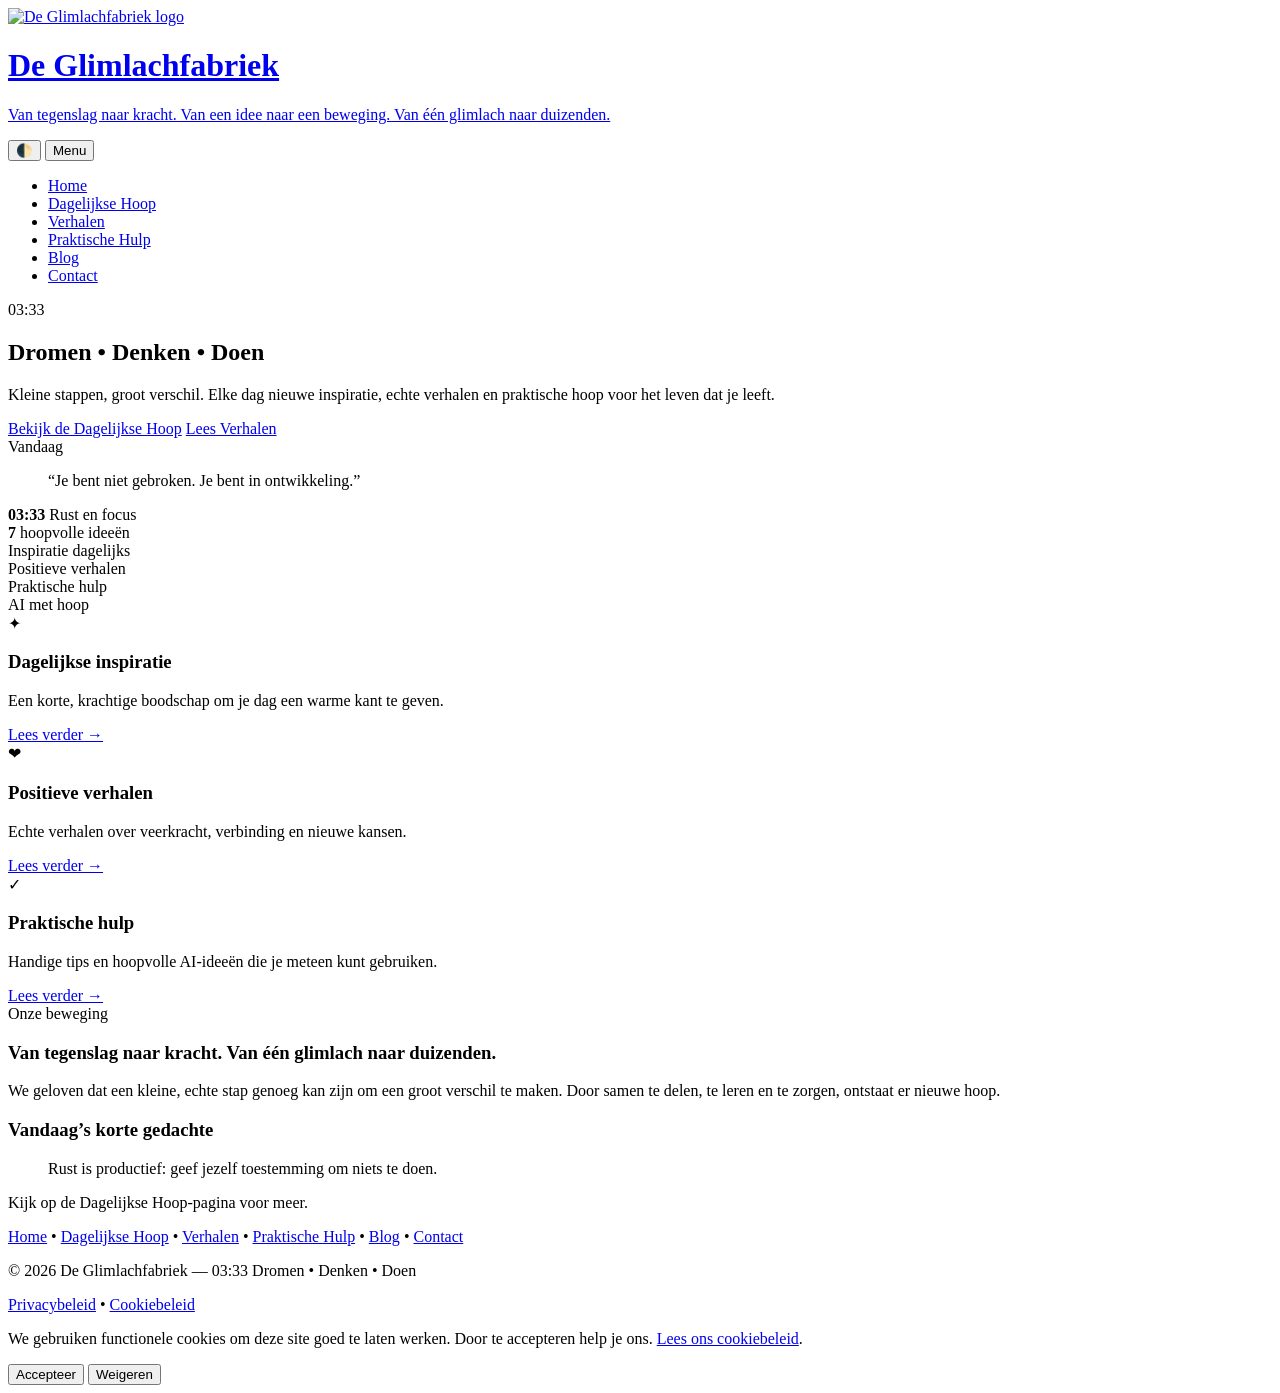
==== index.html @ 1131356c "fix: herstel bestandsnamen, JavaScript en valse getuigenissen - homepage terug op index.html; VZW-gi" ====
<!doctype html>
<html lang="nl">
<head>
  <meta charset="utf-8" />
  <meta name="viewport" content="width=device-width,initial-scale=1" />
  <title>De Glimlachfabriek — Van tegenslag naar kracht</title>
  <meta name="description" content="Dagelijkse inspiratie, positieve verhalen, praktische tips en hoopvolle AI-toepassingen. Van tegenslag naar kracht." />
  <meta name="keywords" content="de glimlachfabriek, inspiratie, hoop, positieve verhalen, AI tips, mentale gezondheid, veerkracht, motivatie, blog" />
  <meta name="robots" content="index, follow, max-image-preview:large, max-snippet:-1, max-video-preview:-1" />
  <meta name="author" content="De Glimlachfabriek" />
  <meta name="theme-color" content="#2E8B57" />
  <link rel="canonical" href="https://deglimlachfabriek.github.io/" />

  <meta property="og:title" content="De Glimlachfabriek" />
  <meta property="og:description" content="Dagelijkse inspiratie en praktische hulp — Van tegenslag naar kracht." />
  <meta property="og:type" content="website" />
  <meta property="og:url" content="https://deglimlachfabriek.github.io/" />
  <meta property="og:image" content="icons/icon-192.svg" />
  <meta property="og:site_name" content="De Glimlachfabriek" />
  <meta property="og:locale" content="nl_NL" />

  <meta name="twitter:card" content="summary_large_image" />
  <meta name="twitter:title" content="De Glimlachfabriek" />
  <meta name="twitter:description" content="Dagelijkse inspiratie en praktische hulp — Van tegenslag naar kracht." />
  <meta name="twitter:image" content="icons/icon-192.svg" />

  <script type="application/ld+json">
  {
    "@context": "https://schema.org",
    "@type": "WebSite",
    "name": "De Glimlachfabriek",
    "url": "https://deglimlachfabriek.github.io/",
    "description": "Dagelijkse inspiratie, positieve verhalen, praktische tips en hoopvolle AI-toepassingen.",
    "publisher": {
      "@type": "Organization",
      "name": "De Glimlachfabriek",
      "logo": {
        "@type": "ImageObject",
        "url": "https://deglimlachfabriek.github.io/icons/icon-192.svg"
      }
    }
  }
  </script>

  <script type="application/ld+json">
  {
    "@context": "https://schema.org",
    "@type": "Organization",
    "name": "De Glimlachfabriek",
    "url": "https://deglimlachfabriek.github.io/",
    "logo": "https://deglimlachfabriek.github.io/icons/icon-192.svg",
    "sameAs": []
  }
  </script>

  <link rel="manifest" href="manifest.json" />
  <link rel="stylesheet" href="css/styles.css" />
</head>
<body>
  <header class="site-header">
    <div class="container header-inner">
      <a class="brand" href="/" aria-label="De Glimlachfabriek home">
        <img src="icons/icon-192.svg" alt="De Glimlachfabriek logo" class="logo" />
        <div class="brand-text">
          <h1>De Glimlachfabriek</h1>
          <p class="slogan">Van tegenslag naar kracht. Van een idee naar een beweging. Van één glimlach naar duizenden.</p>
        </div>
      </a>

      <div class="header-controls">
        <button id="theme-toggle" class="nav-toggle" aria-pressed="false" title="Wissel thema">🌓</button>
        <button id="nav-toggle" class="nav-toggle" aria-expanded="false" aria-controls="main-nav">Menu</button>
      </div>

      <nav id="main-nav" class="main-nav" aria-label="Hoofdmenu">
        <ul>
          <li><a href="/">Home</a></li>
          <li><a href="dagelijkse-hoop.html">Dagelijkse Hoop</a></li>
          <li><a href="verhalen.html">Verhalen</a></li>
          <li><a href="praktische-hulp.html">Praktische Hulp</a></li>
          <li><a href="blog.html">Blog</a></li>
          <li><a href="contact.html">Contact</a></li>
        </ul>
      </nav>
    </div>
  </header>

  <main>
    <section class="hero">
      <div class="container hero-inner">
        <div class="hero-copy">
          <span class="eyebrow">03:33</span>
          <h2>Dromen • Denken • Doen</h2>
          <p class="lead">Kleine stappen, groot verschil. Elke dag nieuwe inspiratie, echte verhalen en praktische hoop voor het leven dat je leeft.</p>
          <div class="hero-actions">
            <a class="btn btn-primary" href="dagelijkse-hoop.html">Bekijk de Dagelijkse Hoop</a>
            <a class="btn btn-secondary" href="verhalen.html">Lees Verhalen</a>
          </div>
        </div>

        <div class="hero-card">
          <div class="mini-pill">Vandaag</div>
          <blockquote>“Je bent niet gebroken. Je bent in ontwikkeling.”</blockquote>
          <div class="hero-metrics">
            <div>
              <strong>03:33</strong>
              <span>Rust en focus</span>
            </div>
            <div>
              <strong>7</strong>
              <span>hoopvolle ideeën</span>
            </div>
          </div>
        </div>
      </div>
    </section>

    <section class="container trust-row" aria-label="Belangrijke punten">
      <div class="trust-item">Inspiratie dagelijks</div>
      <div class="trust-item">Positieve verhalen</div>
      <div class="trust-item">Praktische hulp</div>
      <div class="trust-item">AI met hoop</div>
    </section>

    <section class="features container">
      <article class="card feature-card">
        <div class="icon-box">✦</div>
        <h3>Dagelijkse inspiratie</h3>
        <p>Een korte, krachtige boodschap om je dag een warme kant te geven.</p>
        <a class="more" href="dagelijkse-hoop.html">Lees verder →</a>
      </article>

      <article class="card feature-card">
        <div class="icon-box">❤</div>
        <h3>Positieve verhalen</h3>
        <p>Echte verhalen over veerkracht, verbinding en nieuwe kansen.</p>
        <a class="more" href="verhalen.html">Lees verder →</a>
      </article>

      <article class="card feature-card">
        <div class="icon-box">✓</div>
        <h3>Praktische hulp</h3>
        <p>Handige tips en hoopvolle AI-ideeën die je meteen kunt gebruiken.</p>
        <a class="more" href="praktische-hulp.html">Lees verder →</a>
      </article>
    </section>


    <section class="container spotlight">
      <div class="spotlight-text">
        <span class="section-tag">Onze beweging</span>
        <h3>Van tegenslag naar kracht. Van één glimlach naar duizenden.</h3>
        <p>We geloven dat een kleine, echte stap genoeg kan zijn om een groot verschil te maken. Door samen te delen, te leren en te zorgen, ontstaat er nieuwe hoop.</p>
      </div>
    </section>

    <section class="container quote-panel">
      <div class="quote-box">
        <h3>Vandaag’s korte gedachte</h3>
        <blockquote id="today-quote">“Hoop is niet de afwezigheid van moeite; het is het vermogen om de moeilijkheid te zien en toch vooruit te gaan.”</blockquote>
        <p class="muted">Kijk op de Dagelijkse Hoop-pagina voor meer.</p>
      </div>
    </section>
  </main>

  <footer class="site-footer">
    <div class="container footer-inner">
      <nav class="footer-nav" aria-label="Voettekstmenu">
        <a href="/">Home</a> •
        <a href="dagelijkse-hoop.html">Dagelijkse Hoop</a> •
        <a href="verhalen.html">Verhalen</a> •
        <a href="praktische-hulp.html">Praktische Hulp</a> •
        <a href="blog.html">Blog</a> •
        <a href="contact.html">Contact</a>
      </nav>
      <p>© <span id="year"></span> De Glimlachfabriek — 03:33 Dromen • Denken • Doen</p>
      <p class="small"><a href="privacybeleid.html">Privacybeleid</a> • <a href="cookiebeleid.html">Cookiebeleid</a></p>
    </div>
  </footer>

  <div id="cookie-banner" class="cookie-banner" role="region" aria-live="polite" hidden>
    <p>We gebruiken functionele cookies om deze site goed te laten werken. Door te accepteren help je ons. <a href="cookiebeleid.html">Lees ons cookiebeleid</a>.</p>
    <div class="cookie-actions">
      <button id="accept-cookies" class="btn btn-primary">Accepteer</button>
      <button id="decline-cookies" class="btn btn-secondary">Weigeren</button>
    </div>
  </div>

  <script src="js/main.js" defer></script>
</body>
</html>
---- css/styles.css ----
<!doctype html>
<html lang="nl">
<head>
  <meta charset="utf-8" />
  <meta name="viewport" content="width=device-width,initial-scale=1" />
  <title>De Glimlachfabriek — Van tegenslag naar kracht</title>
  <meta name="description" content="Dagelijkse inspiratie, positieve verhalen, praktische tips en hoopvolle AI-toepassingen. Van tegenslag naar kracht." />
  <meta name="keywords" content="de glimlachfabriek, inspiratie, hoop, positieve verhalen, AI tips, mentale gezondheid, veerkracht, motivatie, blog" />
  <meta name="robots" content="index, follow, max-image-preview:large, max-snippet:-1, max-video-preview:-1" />
  <meta name="author" content="De Glimlachfabriek" />
  <meta name="theme-color" content="#2E8B57" />
  <link rel="canonical" href="https://deglimlachfabriek.github.io/" />
  <link rel="preconnect" href="https://fonts.googleapis.com">
  <link rel="preconnect" href="https://fonts.gstatic.com" crossorigin>
  <link href="https://fonts.googleapis.com/css2?family=Inter:wght@400;500;600;700;800&display=swap" rel="stylesheet">

  <meta property="og:title" content="De Glimlachfabriek" />
  <meta property="og:description" content="Dagelijkse inspiratie en praktische hulp — Van tegenslag naar kracht." />
  <meta property="og:type" content="website" />
  <meta property="og:url" content="https://deglimlachfabriek.github.io/" />
  <meta property="og:image" content="icons/icon-192.svg" />
  <meta property="og:site_name" content="De Glimlachfabriek" />
  <meta property="og:locale" content="nl_NL" />

  <meta name="twitter:card" content="summary_large_image" />
  <meta name="twitter:title" content="De Glimlachfabriek" />
  <meta name="twitter:description" content="Dagelijkse inspiratie en praktische hulp — Van tegenslag naar kracht." />
  <meta name="twitter:image" content="icons/icon-192.svg" />

  <script type="application/ld+json">
  {
    "@context": "https://schema.org",
    "@type": "WebSite",
    "name": "De Glimlachfabriek",
    "url": "https://deglimlachfabriek.github.io/",
    "description": "Dagelijkse inspiratie, positieve verhalen, praktische tips en hoopvolle AI-toepassingen.",
    "publisher": {
      "@type": "Organization",
      "name": "De Glimlachfabriek",
      "logo": {
        "@type": "ImageObject",
        "url": "https://deglimlachfabriek.github.io/icons/icon-192.svg"
      }
    }
  }
  </script>

  <script type="application/ld+json">
  {
    "@context": "https://schema.org",
    "@type": "Organization",
    "name": "De Glimlachfabriek",
    "url": "https://deglimlachfabriek.github.io/",
    "logo": "https://deglimlachfabriek.github.io/icons/icon-192.svg",
    "sameAs": []
  }
  </script>

  <link rel="manifest" href="manifest.json" />
  <link rel="stylesheet" href="css/styles.css" />
  <script defer data-domain="deglimlachfabriek.github.io" src="https://plausible.io/js/script.js"></script>
</head>
<body>
  <header class="site-header">
    <div class="container header-inner">
      <a class="brand" href="/" aria-label="De Glimlachfabriek home">
        <img src="icons/icon-192.svg" alt="De Glimlachfabriek logo" class="logo" />
        <div class="brand-text">
          <h1>De Glimlachfabriek</h1>
          <p class="slogan">Van tegenslag naar kracht. Van een idee naar een beweging. Van één glimlach naar duizenden.</p>
        </div>
      </a>

      <div class="header-controls">
        <button id="theme-toggle" class="nav-toggle" aria-pressed="false" title="Wissel thema">🌓</button>
        <button id="nav-toggle" class="nav-toggle" aria-expanded="false" aria-controls="main-nav">Menu</button>
      </div>

      <nav id="main-nav" class="main-nav" aria-label="Hoofdmenu">
        <ul>
          <li><a href="/">Home</a></li>
          <li><a href="dagelijkse-hoop.html">Dagelijkse Hoop</a></li>
          <li><a href="verhalen.html">Verhalen</a></li>
          <li><a href="praktische-hulp.html">Praktische Hulp</a></li>
          <li><a href="blog.html">Blog</a></li>
          <li><a href="vzw.html">VZW</a></li>
          <li><a href="contact.html">Contact</a></li>
        </ul>
      </nav>
    </div>
  </header>

  <main>
    <section class="hero">
      <div class="container hero-inner">
        <div class="hero-copy">
          <span class="eyebrow">03:33</span>
          <h2>Dromen • Denken • Doen</h2>
          <p class="lead">Kleine stappen, groot verschil. Elke dag nieuwe inspiratie, echte verhalen en praktische hoop voor het leven dat je leeft.</p>
          <div class="hero-actions">
            <a class="btn btn-primary" href="dagelijkse-hoop.html">Bekijk de Dagelijkse Hoop</a>
            <a class="btn btn-secondary" href="verhalen.html">Lees Verhalen</a>
          </div>
          <div class="hero-actions">
            <a class="btn btn-primary" href="steun-ons.html">Steun ons</a>
            <a class="btn btn-secondary" href="vzw.html">VZW-oprichting</a>
          </div>
        </div>

        <div class="hero-card">
          <div class="mini-pill">Vandaag</div>
          <blockquote>“Je bent niet gebroken. Je bent in ontwikkeling.”</blockquote>
          <div class="hero-metrics">
            <div>
              <strong>03:33</strong>
              <span>Rust en focus</span>
            </div>
            <div>
              <strong>7</strong>
              <span>hoopvolle ideeën</span>
            </div>
          </div>
        </div>
      </div>
    </section>

    <section class="container trust-row" aria-label="Belangrijke punten">
      <div class="trust-item">Inspiratie dagelijks</div>
      <div class="trust-item">Positieve verhalen</div>
      <div class="trust-item">Praktische hulp</div>
      <div class="trust-item">AI met hoop</div>
    </section>

    <section class="features container">
      <article class="card feature-card">
        <div class="icon-box">✦</div>
        <h3>Dagelijkse inspiratie</h3>
        <p>Een korte, krachtige boodschap om je dag een warme kant te geven.</p>
        <a class="more" href="dagelijkse-hoop.html">Lees verder →</a>
      </article>

      <article class="card feature-card">
        <div class="icon-box">❤</div>
        <h3>Positieve verhalen</h3>
        <p>Echte verhalen over veerkracht, verbinding en nieuwe kansen.</p>
        <a class="more" href="verhalen.html">Lees verder →</a>
      </article>

      <article class="card feature-card">
        <div class="icon-box">✓</div>
        <h3>Praktische hulp</h3>
        <p>Handige tips en hoopvolle AI-ideeën die je meteen kunt gebruiken.</p>
        <a class="more" href="praktische-hulp.html">Lees verder →</a>
      </article>
    </section>

    <section class="container testimonial-section">
      <div class="section-header">
        <span class="section-tag">Testimonials</span>
        <h3>Mensen die een stap vooruit maakten</h3>
      </div>
      <div class="testimonial-grid">
        <article class="card testimonial-card">
          <p>“Ik begon met één korte positieve boodschap per dag. Het maakte me rustiger en gaf me meer moed om door te gaan.”</p>
          <strong>— Marieke, 31</strong>
        </article>
        <article class="card testimonial-card">
          <p>“De kleine dagelijkse oefeningen hielpen me om weer energie te voelen. Het was simpel, maar het werkte.”</p>
          <strong>— Sam, 42</strong>
        </article>
        <article class="card testimonial-card">
          <p>“Ik gebruikte de praktische tips om my dag te organiseren. Hadden het effect van een frisse start.”</p>
          <strong>— Noor, 28</strong>
        </article>
      </div>
    </section>

    <section class="container spotlight">
      <div class="spotlight-text">
        <span class="section-tag">Onze beweging</span>
        <h3>Van tegenslag naar kracht. Van één glimlach naar duizenden.</h3>
        <p>We geloven dat een kleine, echte stap genoeg kan zijn om een groot verschil te maken. Door samen te delen, te leren en te zorgen, ontstaat er nieuwe hoop.</p>
      </div>
    </section>

    <section class="container quote-panel">
      <div class="quote-box">
        <h3>Vandaag’s korte gedachte</h3>
        <blockquote id="today-quote">“Hoop is niet de afwezigheid van moeite; het is het vermogen om de moeilijkheid te zien en toch vooruit te gaan.”</blockquote>
        <p class="muted">Kijk op de Dagelijkse Hoop-pagina voor meer.</p>
      </div>
    </section>

    <section class="container support-section">
      <div class="support-box card">
        <span class="section-tag">Steun de groei</span>
        <h3>Help deze beweging verder te laten groeien</h3>
        <p>Met een kleine bijdrage of een duurzame steun kun je helpen om meer mensen te bereiken, meer verhalen te delen en een krachtiger platform op te bouwen.</p>
        <div class="hero-actions">
          <a class="btn btn-primary" href="steun-ons.html">Steun ons</a>
          <a class="btn btn-secondary" href="vzw.html">VZW-oprichting</a>
        </div>
      </div>
    </section>
  </main>

  <footer class="site-footer">
    <div class="container footer-inner">
      <nav class="footer-nav" aria-label="Voettekstmenu">
        <a href="/">Home</a> •
        <a href="dagelijkse-hoop.html">Dagelijkse Hoop</a> •
        <a href="verhalen.html">Verhalen</a> •
        <a href="praktische-hulp.html">Praktische Hulp</a> •
        <a href="blog.html">Blog</a> •
        <a href="steun-ons.html">Steun ons</a> •
        <a href="contact.html">Contact</a>
      </nav>
      <p>© <span id="year"></span> De Glimlachfabriek — 03:33 Dromen • Denken • Doen</p>
      <p class="small"><a href="privacybeleid.html">Privacybeleid</a> • <a href="cookiebeleid.html">Cookiebeleid</a></p>
    </div>
  </footer>

  <div id="cookie-banner" class="cookie-banner" role="region" aria-live="polite" hidden>
    <p>We gebruiken functionele cookies en privacyvriendelijke analytics. Door te accepteren help je ons om de site te verbeteren. <a href="privacybeleid.html">Lees ons privacybeleid</a>.</p>
    <div class="cookie-actions">
      <button id="accept-cookies" class="btn btn-primary">Accepteer</button>
      <button id="decline-cookies" class="btn btn-secondary">Weigeren</button>
    </div>
  </div>

  <script src="js/main.js" defer></script>
</body>
</html>

/* hidden-attribuut moet de cookiebanner echt verbergen */
.cookie-banner[hidden]{display:none !important;}
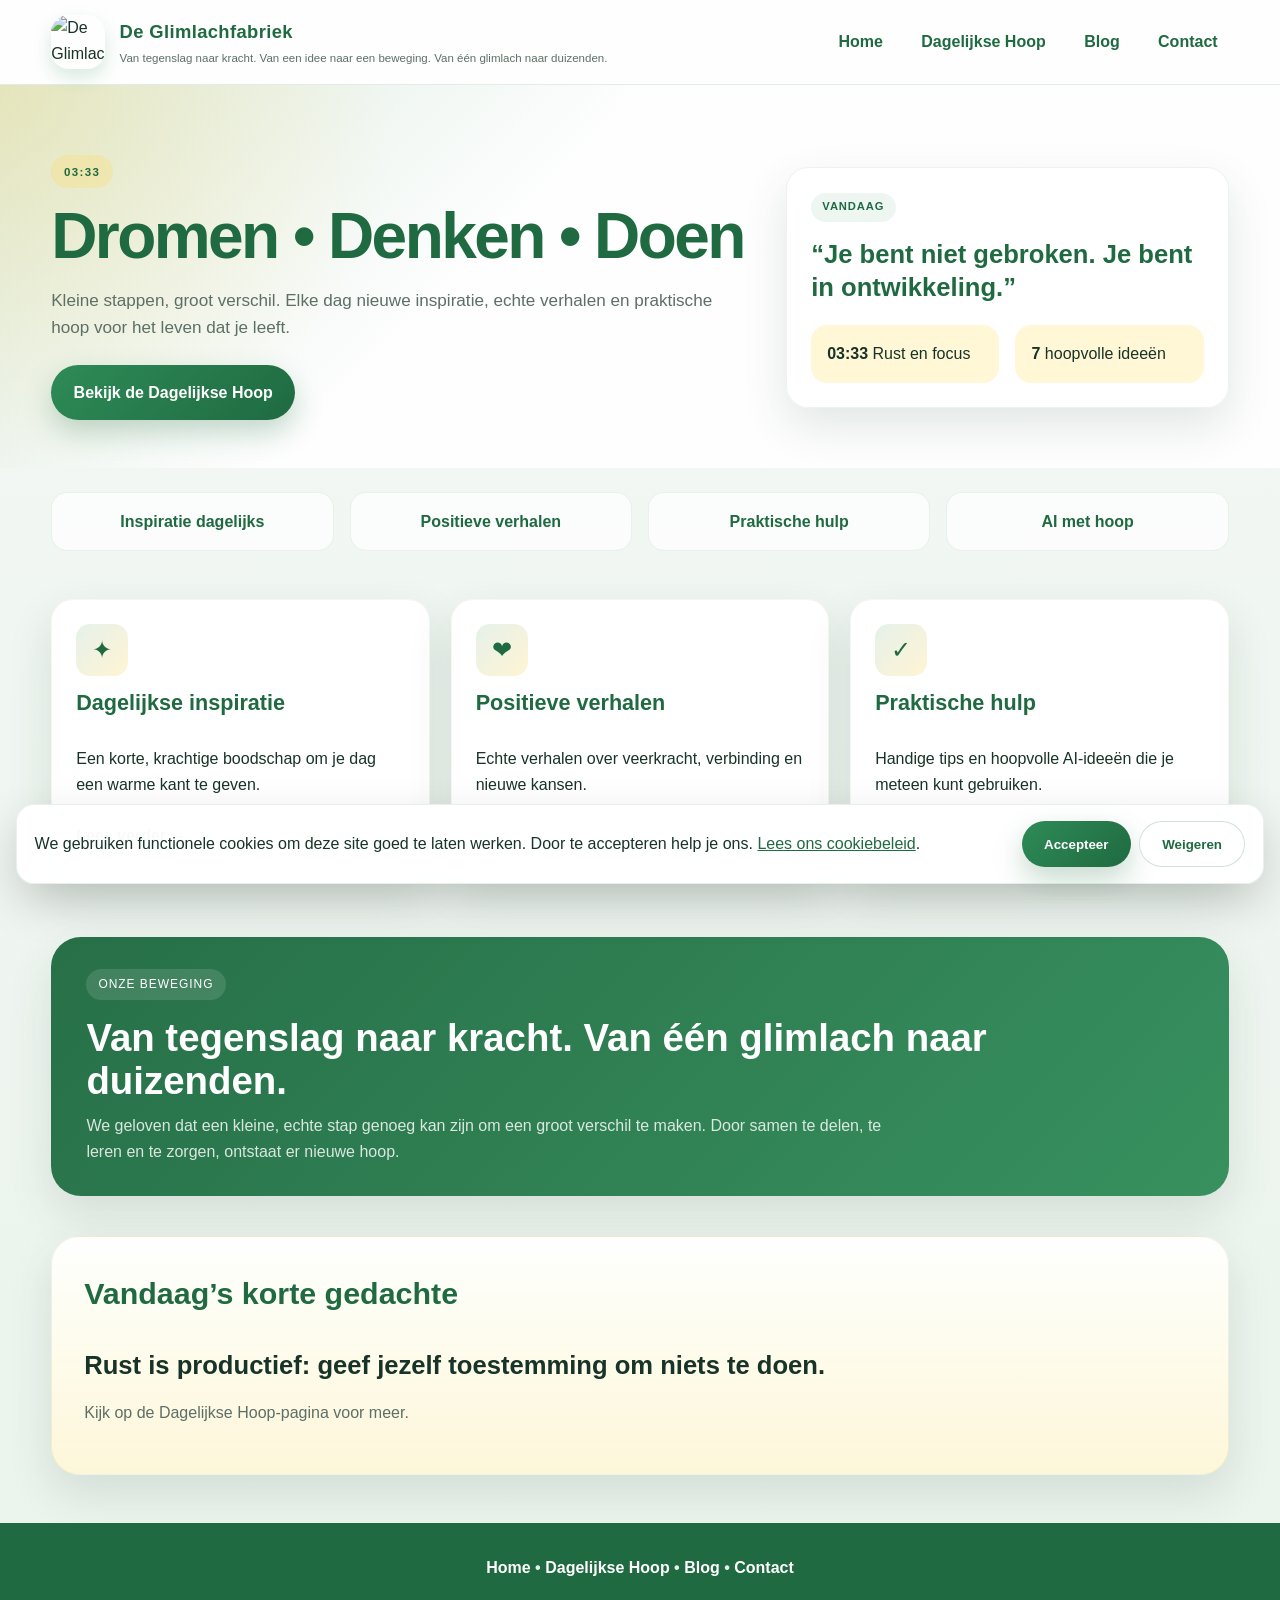
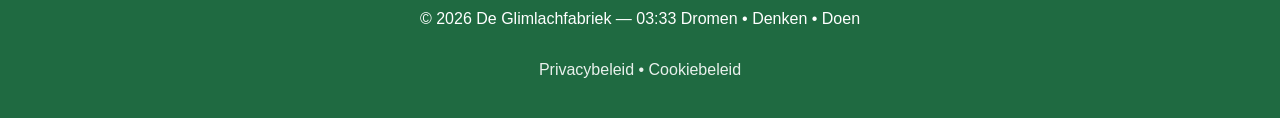
==== commit 74c548f9: "fix: herstel stylesheet en kapotte links uit de veiligheidsaudit - css/styles.css bevatte sinds 17 o" ====
--- a/index.html
+++ b/index.html
@@ -76,8 +76,6 @@
         <ul>
           <li><a href="/">Home</a></li>
           <li><a href="dagelijkse-hoop.html">Dagelijkse Hoop</a></li>
-          <li><a href="verhalen.html">Verhalen</a></li>
-          <li><a href="praktische-hulp.html">Praktische Hulp</a></li>
           <li><a href="blog.html">Blog</a></li>
           <li><a href="contact.html">Contact</a></li>
         </ul>
@@ -94,7 +92,6 @@
           <p class="lead">Kleine stappen, groot verschil. Elke dag nieuwe inspiratie, echte verhalen en praktische hoop voor het leven dat je leeft.</p>
           <div class="hero-actions">
             <a class="btn btn-primary" href="dagelijkse-hoop.html">Bekijk de Dagelijkse Hoop</a>
-            <a class="btn btn-secondary" href="verhalen.html">Lees Verhalen</a>
           </div>
         </div>
 
@@ -134,14 +131,12 @@
         <div class="icon-box">❤</div>
         <h3>Positieve verhalen</h3>
         <p>Echte verhalen over veerkracht, verbinding en nieuwe kansen.</p>
-        <a class="more" href="verhalen.html">Lees verder →</a>
       </article>
 
       <article class="card feature-card">
         <div class="icon-box">✓</div>
         <h3>Praktische hulp</h3>
         <p>Handige tips en hoopvolle AI-ideeën die je meteen kunt gebruiken.</p>
-        <a class="more" href="praktische-hulp.html">Lees verder →</a>
       </article>
     </section>
 
@@ -168,18 +163,16 @@
       <nav class="footer-nav" aria-label="Voettekstmenu">
         <a href="/">Home</a> •
         <a href="dagelijkse-hoop.html">Dagelijkse Hoop</a> •
-        <a href="verhalen.html">Verhalen</a> •
-        <a href="praktische-hulp.html">Praktische Hulp</a> •
         <a href="blog.html">Blog</a> •
         <a href="contact.html">Contact</a>
       </nav>
       <p>© <span id="year"></span> De Glimlachfabriek — 03:33 Dromen • Denken • Doen</p>
-      <p class="small"><a href="privacybeleid.html">Privacybeleid</a> • <a href="cookiebeleid.html">Cookiebeleid</a></p>
+      <p class="small"><a href="privacybeleid.html">Privacybeleid</a> • <a href="privacybeleid.html#cookies">Cookiebeleid</a></p>
     </div>
   </footer>
 
   <div id="cookie-banner" class="cookie-banner" role="region" aria-live="polite" hidden>
-    <p>We gebruiken functionele cookies om deze site goed te laten werken. Door te accepteren help je ons. <a href="cookiebeleid.html">Lees ons cookiebeleid</a>.</p>
+    <p>We gebruiken functionele cookies om deze site goed te laten werken. Door te accepteren help je ons. <a href="privacybeleid.html#cookies">Lees ons cookiebeleid</a>.</p>
     <div class="cookie-actions">
       <button id="accept-cookies" class="btn btn-primary">Accepteer</button>
       <button id="decline-cookies" class="btn btn-secondary">Weigeren</button>
--- a/css/styles.css
+++ b/css/styles.css
@@ -1,236 +1,580 @@
-<!doctype html>
-<html lang="nl">
-<head>
-  <meta charset="utf-8" />
-  <meta name="viewport" content="width=device-width,initial-scale=1" />
-  <title>De Glimlachfabriek — Van tegenslag naar kracht</title>
-  <meta name="description" content="Dagelijkse inspiratie, positieve verhalen, praktische tips en hoopvolle AI-toepassingen. Van tegenslag naar kracht." />
-  <meta name="keywords" content="de glimlachfabriek, inspiratie, hoop, positieve verhalen, AI tips, mentale gezondheid, veerkracht, motivatie, blog" />
-  <meta name="robots" content="index, follow, max-image-preview:large, max-snippet:-1, max-video-preview:-1" />
-  <meta name="author" content="De Glimlachfabriek" />
-  <meta name="theme-color" content="#2E8B57" />
-  <link rel="canonical" href="https://deglimlachfabriek.github.io/" />
-  <link rel="preconnect" href="https://fonts.googleapis.com">
-  <link rel="preconnect" href="https://fonts.gstatic.com" crossorigin>
-  <link href="https://fonts.googleapis.com/css2?family=Inter:wght@400;500;600;700;800&display=swap" rel="stylesheet">
-
-  <meta property="og:title" content="De Glimlachfabriek" />
-  <meta property="og:description" content="Dagelijkse inspiratie en praktische hulp — Van tegenslag naar kracht." />
-  <meta property="og:type" content="website" />
-  <meta property="og:url" content="https://deglimlachfabriek.github.io/" />
-  <meta property="og:image" content="icons/icon-192.svg" />
-  <meta property="og:site_name" content="De Glimlachfabriek" />
-  <meta property="og:locale" content="nl_NL" />
-
-  <meta name="twitter:card" content="summary_large_image" />
-  <meta name="twitter:title" content="De Glimlachfabriek" />
-  <meta name="twitter:description" content="Dagelijkse inspiratie en praktische hulp — Van tegenslag naar kracht." />
-  <meta name="twitter:image" content="icons/icon-192.svg" />
-
-  <script type="application/ld+json">
-  {
-    "@context": "https://schema.org",
-    "@type": "WebSite",
-    "name": "De Glimlachfabriek",
-    "url": "https://deglimlachfabriek.github.io/",
-    "description": "Dagelijkse inspiratie, positieve verhalen, praktische tips en hoopvolle AI-toepassingen.",
-    "publisher": {
-      "@type": "Organization",
-      "name": "De Glimlachfabriek",
-      "logo": {
-        "@type": "ImageObject",
-        "url": "https://deglimlachfabriek.github.io/icons/icon-192.svg"
-      }
-    }
-  }
-  </script>
-
-  <script type="application/ld+json">
-  {
-    "@context": "https://schema.org",
-    "@type": "Organization",
-    "name": "De Glimlachfabriek",
-    "url": "https://deglimlachfabriek.github.io/",
-    "logo": "https://deglimlachfabriek.github.io/icons/icon-192.svg",
-    "sameAs": []
-  }
-  </script>
-
-  <link rel="manifest" href="manifest.json" />
-  <link rel="stylesheet" href="css/styles.css" />
-  <script defer data-domain="deglimlachfabriek.github.io" src="https://plausible.io/js/script.js"></script>
-</head>
-<body>
-  <header class="site-header">
-    <div class="container header-inner">
-      <a class="brand" href="/" aria-label="De Glimlachfabriek home">
-        <img src="icons/icon-192.svg" alt="De Glimlachfabriek logo" class="logo" />
-        <div class="brand-text">
-          <h1>De Glimlachfabriek</h1>
-          <p class="slogan">Van tegenslag naar kracht. Van een idee naar een beweging. Van één glimlach naar duizenden.</p>
-        </div>
-      </a>
-
-      <div class="header-controls">
-        <button id="theme-toggle" class="nav-toggle" aria-pressed="false" title="Wissel thema">🌓</button>
-        <button id="nav-toggle" class="nav-toggle" aria-expanded="false" aria-controls="main-nav">Menu</button>
-      </div>
-
-      <nav id="main-nav" class="main-nav" aria-label="Hoofdmenu">
-        <ul>
-          <li><a href="/">Home</a></li>
-          <li><a href="dagelijkse-hoop.html">Dagelijkse Hoop</a></li>
-          <li><a href="verhalen.html">Verhalen</a></li>
-          <li><a href="praktische-hulp.html">Praktische Hulp</a></li>
-          <li><a href="blog.html">Blog</a></li>
-          <li><a href="vzw.html">VZW</a></li>
-          <li><a href="contact.html">Contact</a></li>
-        </ul>
-      </nav>
-    </div>
-  </header>
-
-  <main>
-    <section class="hero">
-      <div class="container hero-inner">
-        <div class="hero-copy">
-          <span class="eyebrow">03:33</span>
-          <h2>Dromen • Denken • Doen</h2>
-          <p class="lead">Kleine stappen, groot verschil. Elke dag nieuwe inspiratie, echte verhalen en praktische hoop voor het leven dat je leeft.</p>
-          <div class="hero-actions">
-            <a class="btn btn-primary" href="dagelijkse-hoop.html">Bekijk de Dagelijkse Hoop</a>
-            <a class="btn btn-secondary" href="verhalen.html">Lees Verhalen</a>
-          </div>
-          <div class="hero-actions">
-            <a class="btn btn-primary" href="steun-ons.html">Steun ons</a>
-            <a class="btn btn-secondary" href="vzw.html">VZW-oprichting</a>
-          </div>
-        </div>
-
-        <div class="hero-card">
-          <div class="mini-pill">Vandaag</div>
-          <blockquote>“Je bent niet gebroken. Je bent in ontwikkeling.”</blockquote>
-          <div class="hero-metrics">
-            <div>
-              <strong>03:33</strong>
-              <span>Rust en focus</span>
-            </div>
-            <div>
-              <strong>7</strong>
-              <span>hoopvolle ideeën</span>
-            </div>
-          </div>
-        </div>
-      </div>
-    </section>
-
-    <section class="container trust-row" aria-label="Belangrijke punten">
-      <div class="trust-item">Inspiratie dagelijks</div>
-      <div class="trust-item">Positieve verhalen</div>
-      <div class="trust-item">Praktische hulp</div>
-      <div class="trust-item">AI met hoop</div>
-    </section>
-
-    <section class="features container">
-      <article class="card feature-card">
-        <div class="icon-box">✦</div>
-        <h3>Dagelijkse inspiratie</h3>
-        <p>Een korte, krachtige boodschap om je dag een warme kant te geven.</p>
-        <a class="more" href="dagelijkse-hoop.html">Lees verder →</a>
-      </article>
-
-      <article class="card feature-card">
-        <div class="icon-box">❤</div>
-        <h3>Positieve verhalen</h3>
-        <p>Echte verhalen over veerkracht, verbinding en nieuwe kansen.</p>
-        <a class="more" href="verhalen.html">Lees verder →</a>
-      </article>
-
-      <article class="card feature-card">
-        <div class="icon-box">✓</div>
-        <h3>Praktische hulp</h3>
-        <p>Handige tips en hoopvolle AI-ideeën die je meteen kunt gebruiken.</p>
-        <a class="more" href="praktische-hulp.html">Lees verder →</a>
-      </article>
-    </section>
-
-    <section class="container testimonial-section">
-      <div class="section-header">
-        <span class="section-tag">Testimonials</span>
-        <h3>Mensen die een stap vooruit maakten</h3>
-      </div>
-      <div class="testimonial-grid">
-        <article class="card testimonial-card">
-          <p>“Ik begon met één korte positieve boodschap per dag. Het maakte me rustiger en gaf me meer moed om door te gaan.”</p>
-          <strong>— Marieke, 31</strong>
-        </article>
-        <article class="card testimonial-card">
-          <p>“De kleine dagelijkse oefeningen hielpen me om weer energie te voelen. Het was simpel, maar het werkte.”</p>
-          <strong>— Sam, 42</strong>
-        </article>
-        <article class="card testimonial-card">
-          <p>“Ik gebruikte de praktische tips om my dag te organiseren. Hadden het effect van een frisse start.”</p>
-          <strong>— Noor, 28</strong>
-        </article>
-      </div>
-    </section>
-
-    <section class="container spotlight">
-      <div class="spotlight-text">
-        <span class="section-tag">Onze beweging</span>
-        <h3>Van tegenslag naar kracht. Van één glimlach naar duizenden.</h3>
-        <p>We geloven dat een kleine, echte stap genoeg kan zijn om een groot verschil te maken. Door samen te delen, te leren en te zorgen, ontstaat er nieuwe hoop.</p>
-      </div>
-    </section>
-
-    <section class="container quote-panel">
-      <div class="quote-box">
-        <h3>Vandaag’s korte gedachte</h3>
-        <blockquote id="today-quote">“Hoop is niet de afwezigheid van moeite; het is het vermogen om de moeilijkheid te zien en toch vooruit te gaan.”</blockquote>
-        <p class="muted">Kijk op de Dagelijkse Hoop-pagina voor meer.</p>
-      </div>
-    </section>
-
-    <section class="container support-section">
-      <div class="support-box card">
-        <span class="section-tag">Steun de groei</span>
-        <h3>Help deze beweging verder te laten groeien</h3>
-        <p>Met een kleine bijdrage of een duurzame steun kun je helpen om meer mensen te bereiken, meer verhalen te delen en een krachtiger platform op te bouwen.</p>
-        <div class="hero-actions">
-          <a class="btn btn-primary" href="steun-ons.html">Steun ons</a>
-          <a class="btn btn-secondary" href="vzw.html">VZW-oprichting</a>
-        </div>
-      </div>
-    </section>
-  </main>
-
-  <footer class="site-footer">
-    <div class="container footer-inner">
-      <nav class="footer-nav" aria-label="Voettekstmenu">
-        <a href="/">Home</a> •
-        <a href="dagelijkse-hoop.html">Dagelijkse Hoop</a> •
-        <a href="verhalen.html">Verhalen</a> •
-        <a href="praktische-hulp.html">Praktische Hulp</a> •
-        <a href="blog.html">Blog</a> •
-        <a href="steun-ons.html">Steun ons</a> •
-        <a href="contact.html">Contact</a>
-      </nav>
-      <p>© <span id="year"></span> De Glimlachfabriek — 03:33 Dromen • Denken • Doen</p>
-      <p class="small"><a href="privacybeleid.html">Privacybeleid</a> • <a href="cookiebeleid.html">Cookiebeleid</a></p>
-    </div>
-  </footer>
-
-  <div id="cookie-banner" class="cookie-banner" role="region" aria-live="polite" hidden>
-    <p>We gebruiken functionele cookies en privacyvriendelijke analytics. Door te accepteren help je ons om de site te verbeteren. <a href="privacybeleid.html">Lees ons privacybeleid</a>.</p>
-    <div class="cookie-actions">
-      <button id="accept-cookies" class="btn btn-primary">Accepteer</button>
-      <button id="decline-cookies" class="btn btn-secondary">Weigeren</button>
-    </div>
-  </div>
-
-  <script src="js/main.js" defer></script>
-</body>
-</html>
-
-/* hidden-attribuut moet de cookiebanner echt verbergen */
-.cookie-banner[hidden]{display:none !important;}
+/* De Glimlachfabriek - premium stylesheet with dark mode, blog and testimonial styles */
+:root {
+  --groen: #2E8B57;
+  --donkergroen: #1F6A41;
+  --goud: #FFD54F;
+  --wit: #FFFFFF;
+  --achtergrond: #f4f8f5;
+  --lichtgoud: #fff7d6;
+  --text: #183327;
+  --muted: #5d6f66;
+  --shadow: 0 18px 45px rgba(23, 64, 43, 0.12);
+  --radius: 22px;
+  --max-width: 1180px;
+}
+
+:root.dark, :root[data-theme="dark"] {
+  --achtergrond: #07120f;
+  --text: #e6f6ec;
+  --muted: #a9c6b6;
+  --goud: #b88f16;
+  --wit: #07120f;
+  --shadow: 0 18px 45px rgba(0,0,0,0.6);
+}
+
+* { box-sizing: border-box; }
+html { scroll-behavior: smooth; }
+body {
+  margin: 0;
+  font-family: "Helvetica Neue", Arial, sans-serif;
+  background: linear-gradient(180deg, var(--achtergrond) 0%, #eaf3ec 100%);
+  color: var(--text);
+  line-height: 1.6;
+  transition: background 0.3s ease, color 0.3s ease;
+}
+
+a { color: inherit; }
+img { max-width: 100%; display: block; }
+
+.container {
+  width: min(92%, var(--max-width));
+  margin: 0 auto;
+}
+
+.site-header {
+  position: sticky;
+  top: 0;
+  z-index: 30;
+  background: rgba(255,255,255,0.86);
+  backdrop-filter: blur(12px);
+  border-bottom: 1px solid rgba(31,106,65,0.12);
+}
+
+:root.dark .site-header, :root[data-theme="dark"] .site-header {
+  background: rgba(5,10,8,0.6);
+  border-bottom-color: rgba(255,255,255,0.04);
+}
+
+.header-inner {
+  display: flex;
+  align-items: center;
+  justify-content: space-between;
+  min-height: 84px;
+  gap: 1rem;
+}
+
+.brand {
+  display: flex;
+  align-items: center;
+  gap: 0.9rem;
+  text-decoration: none;
+}
+
+.brand-text h1 {
+  margin: 0;
+  font-size: 1.15rem;
+  color: var(--donkergroen);
+  letter-spacing: 0.02em;
+}
+
+.slogan {
+  margin: 0.14rem 0 0;
+  font-size: 0.72rem;
+  color: var(--muted);
+}
+
+.logo {
+  width: 54px;
+  height: 54px;
+  border-radius: 18px;
+  box-shadow: 0 8px 18px rgba(46,139,87,0.18);
+}
+
+.main-nav ul {
+  list-style: none;
+  display: flex;
+  align-items: center;
+  gap: 1rem;
+  margin: 0;
+  padding: 0;
+}
+
+.main-nav a {
+  text-decoration: none;
+  color: var(--donkergroen);
+  font-weight: 600;
+  padding: 0.5rem 0.7rem;
+  border-radius: 999px;
+  transition: background 0.2s ease;
+}
+
+.main-nav a:hover,
+.main-nav a[aria-current="page"] {
+  background: rgba(46,139,87,0.08);
+}
+
+.header-controls {
+  display: flex;
+  align-items: center;
+  gap: 0.6rem;
+}
+
+.nav-toggle {
+  display: none;
+  background: var(--wit);
+  border: 1px solid rgba(31,106,65,0.35);
+  border-radius: 12px;
+  color: var(--donkergroen);
+  padding: 0.6rem 0.8rem;
+  font-weight: 700;
+  cursor: pointer;
+}
+
+.hero {
+  position: relative;
+  padding: 4.4rem 0 3rem;
+  background:
+    radial-gradient(circle at top left, rgba(255,213,79,0.26), transparent 30%),
+    linear-gradient(135deg, rgba(46,139,87,0.12), rgba(255,255,255,0.9) 40%);
+}
+
+:root.dark .hero, :root[data-theme="dark"] .hero {
+  background: linear-gradient(135deg, rgba(0,0,0,0.35), rgba(2,20,18,0.45));
+}
+
+.hero-inner {
+  display: grid;
+  grid-template-columns: 1.35fr 0.85fr;
+  gap: 2rem;
+  align-items: center;
+}
+
+.eyebrow {
+  display: inline-block;
+  background: rgba(255,213,79,0.25);
+  color: var(--donkergroen);
+  font-weight: 700;
+  letter-spacing: 0.12em;
+  padding: 0.45rem 0.8rem;
+  border-radius: 999px;
+  font-size: 0.72rem;
+  text-transform: uppercase;
+}
+
+.hero-copy h2 {
+  margin: 1rem 0 0.7rem;
+  font-size: clamp(2.3rem, 5vw, 4.2rem);
+  line-height: 1.02;
+  color: var(--donkergroen);
+  letter-spacing: -0.04em;
+}
+
+.lead {
+  font-size: 1.07rem;
+  color: var(--muted);
+  max-width: 680px;
+}
+
+.hero-actions {
+  display: flex;
+  flex-wrap: wrap;
+  gap: 0.85rem;
+  margin-top: 1.5rem;
+}
+
+.btn {
+  display: inline-flex;
+  align-items: center;
+  justify-content: center;
+  text-decoration: none;
+  border: 0;
+  border-radius: 999px;
+  padding: 0.9rem 1.4rem;
+  font-weight: 700;
+  transition: transform 0.2s ease, box-shadow 0.2s ease;
+  cursor: pointer;
+}
+
+.btn:hover {
+  transform: translateY(-1px);
+}
+
+.btn-primary {
+  background: linear-gradient(135deg, var(--groen), var(--donkergroen));
+  color: var(--wit);
+  box-shadow: 0 12px 28px rgba(31,106,65,0.25);
+}
+
+.btn-secondary {
+  background: var(--wit);
+  color: var(--donkergroen);
+  border: 1px solid rgba(31,106,65,0.2);
+}
+
+.hero-card {
+  background: rgba(255,255,255,0.9);
+  border: 1px solid rgba(31,106,65,0.08);
+  border-radius: var(--radius);
+  box-shadow: var(--shadow);
+  padding: 1.5rem;
+}
+
+:root.dark .hero-card, :root[data-theme="dark"] .hero-card {
+  background: rgba(8,16,14,0.4);
+  border-color: rgba(255,255,255,0.03);
+}
+
+.mini-pill {
+  display: inline-block;
+  background: rgba(46,139,87,0.08);
+  color: var(--donkergroen);
+  font-size: 0.7rem;
+  border-radius: 999px;
+  font-weight: 700;
+  text-transform: uppercase;
+  padding: 0.35rem 0.7rem;
+  letter-spacing: 0.08em;
+}
+
+.hero-card blockquote {
+  margin: 1rem 0 1.3rem;
+  font-size: clamp(1.35rem, 2vw, 2rem);
+  line-height: 1.3;
+  color: var(--donkergroen);
+  font-weight: 700;
+}
+
+.hero-metrics {
+  display: grid;
+  grid-template-columns: repeat(2, minmax(0, 1fr));
+  gap: 1rem;
+}
+
+.hero-metrics div {
+  background: var(--lichtgoud);
+  border-radius: 16px;
+  padding: 1rem;
+}
+
+.trust-row {
+  display: grid;
+  grid-template-columns: repeat(4, minmax(0, 1fr));
+  gap: 1rem;
+  margin-top: 1.5rem;
+}
+
+.trust-item {
+  background: rgba(255,255,255,0.7);
+  border: 1px solid rgba(31,106,65,0.08);
+  border-radius: 16px;
+  padding: 1rem 1.1rem;
+  text-align: center;
+  color: var(--donkergroen);
+  font-weight: 700;
+}
+
+.features {
+  display: grid;
+  grid-template-columns: repeat(3, minmax(0, 1fr));
+  gap: 1.3rem;
+  padding: 3rem 0 1.5rem;
+}
+
+.card {
+  background: rgba(255,255,255,0.96);
+  border: 1px solid rgba(31,106,65,0.05);
+  border-radius: var(--radius);
+  padding: 1.5rem;
+  box-shadow: var(--shadow);
+}
+
+:root.dark .card, :root[data-theme="dark"] .card {
+  background: rgba(6,14,12,0.4);
+}
+
+.feature-card {
+  display: flex;
+  flex-direction: column;
+  gap: 0.6rem;
+}
+
+.icon-box {
+  width: 52px;
+  height: 52px;
+  display: flex;
+  align-items: center;
+  justify-content: center;
+  border-radius: 14px;
+  background: linear-gradient(135deg, rgba(46,139,87,0.12), rgba(255,213,79,0.25));
+  color: var(--donkergroen);
+  font-size: 1.5rem;
+}
+
+.feature-card h3 {
+  margin: 0;
+  color: var(--donkergroen);
+  font-size: 1.35rem;
+}
+
+.testimonial-section {
+  padding: 2rem 0 0.5rem;
+}
+
+.section-header {
+  margin-bottom: 1rem;
+}
+
+.section-header h3 {
+  margin: 0.6rem 0 0;
+  color: var(--donkergroen);
+  font-size: clamp(1.8rem, 2.5vw, 2.5rem);
+}
+
+.testimonial-grid {
+  display: grid;
+  grid-template-columns: repeat(3, minmax(0, 1fr));
+  gap: 1.2rem;
+}
+
+.testimonial-card {
+  display: flex;
+  flex-direction: column;
+  justify-content: space-between;
+  min-height: 220px;
+}
+
+.testimonial-card p {
+  color: var(--text);
+  font-size: 1.03rem;
+  line-height: 1.7;
+}
+
+.testimonial-card strong {
+  color: var(--donkergroen);
+  margin-top: 0.8rem;
+}
+
+.more {
+  display: inline-block;
+  margin-top: auto;
+  text-decoration: none;
+  font-weight: 700;
+  color: var(--donkergroen);
+}
+
+.spotlight {
+  padding: 2.5rem 0 0.5rem;
+}
+
+.spotlight-text {
+  background: linear-gradient(135deg, rgba(31,106,65,0.96), rgba(46,139,87,0.95));
+  border-radius: 30px;
+  color: var(--wit);
+  padding: 2rem 2.2rem;
+  box-shadow: var(--shadow);
+}
+
+.section-tag {
+  display: inline-block;
+  padding: 0.35rem 0.75rem;
+  background: rgba(255,255,255,0.12);
+  border-radius: 999px;
+  font-size: 0.75rem;
+  text-transform: uppercase;
+  letter-spacing: 0.08em;
+}
+
+.spotlight-text h3 {
+  margin: 1rem 0 0.7rem;
+  font-size: clamp(1.8rem, 3vw, 2.7rem);
+  line-height: 1.12;
+}
+
+.spotlight-text p {
+  margin: 0;
+  max-width: 800px;
+  color: rgba(255,255,255,0.82);
+}
+
+.quote-panel {
+  padding: 2rem 0 3rem;
+}
+
+.quote-box {
+  background: linear-gradient(180deg, rgba(255,255,255,0.95), rgba(255,247,214,0.9));
+  border: 1px solid rgba(31,106,65,0.08);
+  border-radius: 28px;
+  padding: 2rem;
+  box-shadow: var(--shadow);
+}
+
+:root.dark .quote-box, :root[data-theme="dark"] .quote-box {
+  background: linear-gradient(180deg, rgba(4,12,10,0.6), rgba(8,20,18,0.5));
+}
+
+.quote-box h3 {
+  margin-top: 0;
+  color: var(--donkergroen);
+  font-size: 1.9rem;
+}
+
+.quote-box blockquote {
+  margin: 0;
+  font-size: clamp(1.2rem, 2vw, 1.8rem);
+  line-height: 1.4;
+  color: var(--text);
+  font-weight: 600;
+}
+
+.muted {
+  color: var(--muted);
+}
+
+.site-footer {
+  background: var(--donkergroen);
+  color: var(--wit);
+  padding: 2rem 0 2.2rem;
+}
+
+.footer-inner {
+  display: flex;
+  flex-direction: column;
+  align-items: center;
+  gap: 0.6rem;
+  text-align: center;
+}
+
+.footer-nav {
+  color: rgba(255,255,255,0.9);
+  font-weight: 600;
+}
+
+.footer-nav a,
+.small a {
+  color: var(--wit);
+  text-decoration: none;
+}
+
+.small {
+  margin: 0;
+  opacity: 0.9;
+}
+
+.cookie-banner {
+  position: fixed;
+  left: 1rem;
+  right: 1rem;
+  bottom: 1rem;
+  z-index: 40;
+  background: rgba(255,255,255,0.97);
+  border: 1px solid rgba(31,106,65,0.1);
+  border-radius: 18px;
+  padding: 1rem 1.1rem;
+  box-shadow: 0 18px 45px rgba(0,0,0,0.16);
+  display: flex;
+  align-items: center;
+  justify-content: space-between;
+  gap: 1rem;
+}
+
+:root.dark .cookie-banner, :root[data-theme="dark"] .cookie-banner {
+  background: rgba(8,12,10,0.6);
+  border-color: rgba(255,255,255,0.03);
+}
+
+.cookie-banner p {
+  margin: 0;
+  color: var(--text);
+}
+
+.cookie-banner a {
+  color: var(--donkergroen);
+}
+
+.cookie-actions {
+  display: flex;
+  gap: 0.5rem;
+  flex-wrap: wrap;
+}
+
+@media (max-width: 860px) {
+  .hero-inner,
+  .features,
+  .trust-row,
+  .testimonial-grid {
+    grid-template-columns: 1fr;
+  }
+
+  .main-nav {
+    display: none;
+    width: 100%;
+  }
+
+  .main-nav ul {
+    flex-direction: column;
+    align-items: flex-start;
+    padding: 1rem 0 0.5rem;
+  }
+
+  .nav-toggle {
+    display: inline-block;
+  }
+
+  .header-inner {
+    flex-wrap: wrap;
+    padding: 0.8rem 0;
+  }
+
+  .cookie-banner {
+    flex-direction: column;
+    align-items: flex-start;
+  }
+}
+
+@media (max-width: 520px) {
+  .hero {
+    padding-top: 3rem;
+  }
+
+  .site-header {
+    position: static;
+  }
+
+  .brand-text h1 {
+    font-size: 0.98rem;
+  }
+
+  .slogan {
+    display: none;
+  }
+
+  .hero-copy h2 {
+    font-size: 2.5rem;
+  }
+
+  .btn {
+    width: 100%;
+  }
+
+  .hero-actions {
+    flex-direction: column;
+  }
+}
+
+/* ── Aanvullingen voor pagina's die na 14 oktober zijn toegevoegd ── */
+.cookie-banner[hidden] { display: none; }
+.page-shell { padding-block: 2rem 3rem; }
+.page-header { margin-block: 1.5rem 1.25rem; }
+.page-header h1 { margin: 0 0 .5rem; }
+.story { background: var(--wit); border-radius: var(--radius); box-shadow: var(--shadow); padding: 1.25rem 1.5rem; margin-bottom: 1rem; }
+.legal-card { background: var(--wit); border-radius: var(--radius); box-shadow: var(--shadow); padding: 1.5rem; }
+.no-top { margin-top: 0; }
+.support-grid { display: grid; grid-template-columns: repeat(auto-fit, minmax(240px, 1fr)); gap: 1rem; }
+.logo-container { display: flex; align-items: center; gap: .75rem; }
+.contact-container { max-width: 640px; margin-inline: auto; background: var(--wit); border-radius: var(--radius); box-shadow: var(--shadow); padding: 1.5rem; }
+.form-group { display: flex; flex-direction: column; gap: .35rem; margin-bottom: 1rem; }
+.form-group input, .form-group textarea, .form-group select { font: inherit; padding: .65rem .8rem; border: 1px solid rgba(0,0,0,.18); border-radius: 10px; background: var(--wit); color: var(--text); }
+.form-actions { display: flex; gap: .75rem; flex-wrap: wrap; }
+.btn-submit { font: inherit; font-weight: 700; padding: .7rem 1.4rem; border: 0; border-radius: 999px; background: var(--groen); color: #fff; cursor: pointer; }
+.btn-submit:hover { background: var(--donkergroen); }
+a.active { font-weight: 700; text-decoration: underline; }
